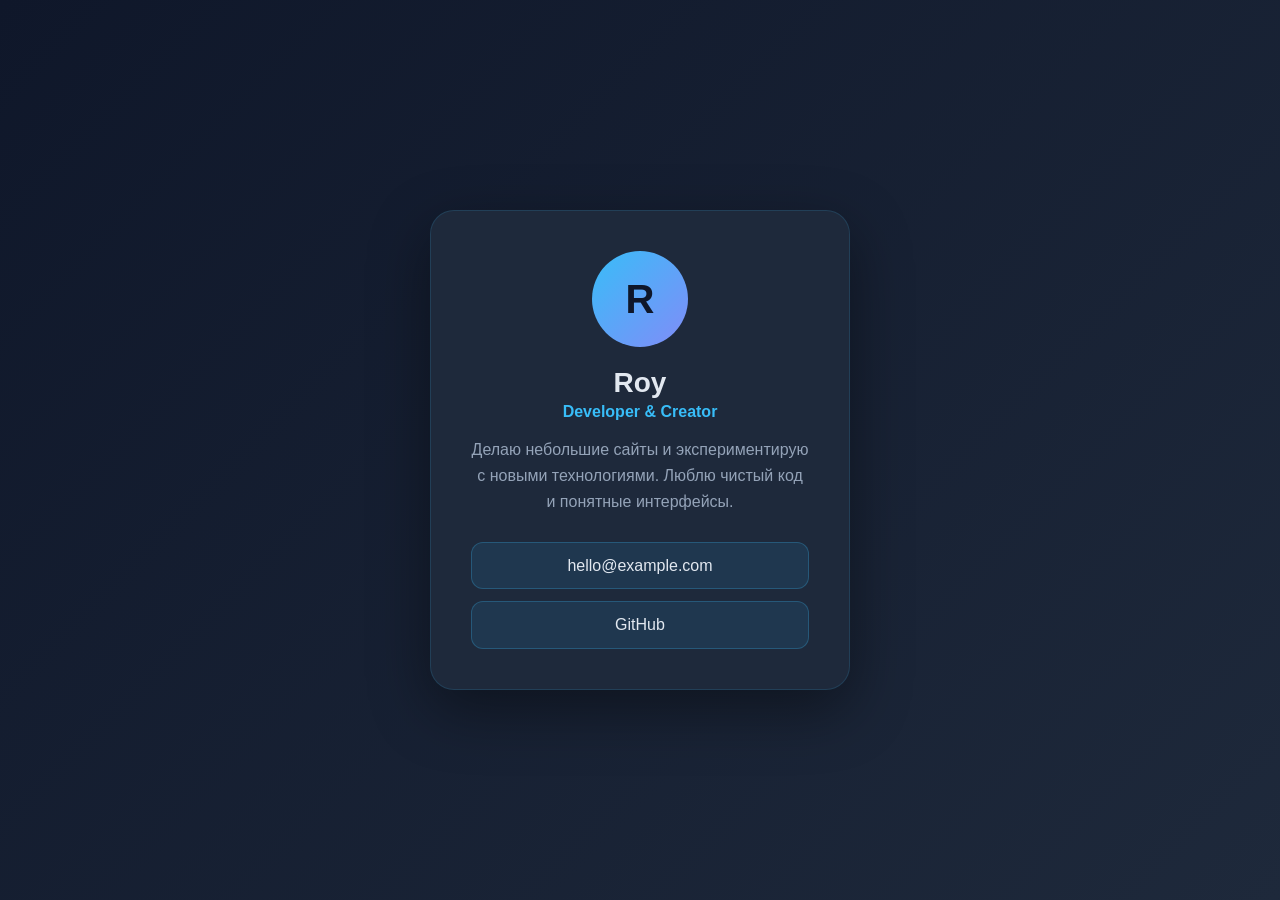
==== index.html @ 96074086 "Initial commit: static business card site" ====
<!DOCTYPE html>
<html lang="ru">
<head>
  <meta charset="UTF-8">
  <meta name="viewport" content="width=device-width, initial-scale=1.0">
  <title>Roy — Business Card</title>
  <style>
    :root {
      --bg: #0f172a;
      --card: #1e293b;
      --accent: #38bdf8;
      --text: #e2e8f0;
      --muted: #94a3b8;
    }
    * { box-sizing: border-box; margin: 0; padding: 0; }
    body {
      font-family: -apple-system, BlinkMacSystemFont, 'Segoe UI', Roboto, sans-serif;
      background: linear-gradient(135deg, #0f172a 0%, #1e293b 100%);
      color: var(--text);
      min-height: 100vh;
      display: flex;
      align-items: center;
      justify-content: center;
      padding: 1.5rem;
    }
    .card {
      background: var(--card);
      border-radius: 1.5rem;
      padding: 2.5rem;
      max-width: 420px;
      width: 100%;
      box-shadow: 0 20px 60px rgba(0,0,0,0.4);
      text-align: center;
      border: 1px solid rgba(56,189,248,0.15);
    }
    .avatar {
      width: 96px;
      height: 96px;
      border-radius: 50%;
      background: linear-gradient(135deg, var(--accent), #818cf8);
      margin: 0 auto 1.25rem;
      display: flex;
      align-items: center;
      justify-content: center;
      font-size: 2.5rem;
      font-weight: 700;
      color: #0f172a;
    }
    h1 { font-size: 1.75rem; margin-bottom: 0.25rem; }
    .role { color: var(--accent); font-weight: 600; margin-bottom: 1rem; }
    .bio { color: var(--muted); line-height: 1.6; margin-bottom: 1.75rem; }
    .contacts { display: flex; flex-direction: column; gap: 0.75rem; }
    .contacts a {
      display: block;
      padding: 0.85rem 1.25rem;
      background: rgba(56,189,248,0.1);
      border: 1px solid rgba(56,189,248,0.25);
      border-radius: 0.75rem;
      color: var(--text);
      text-decoration: none;
      transition: all 0.2s ease;
    }
    .contacts a:hover {
      background: rgba(56,189,248,0.2);
      transform: translateY(-2px);
    }
  </style>
</head>
<body>
  <div class="card">
    <div class="avatar">R</div>
    <h1>Roy</h1>
    <p class="role">Developer &amp; Creator</p>
    <p class="bio">Делаю небольшие сайты и экспериментирую с новыми технологиями. Люблю чистый код и понятные интерфейсы.</p>
    <div class="contacts">
      <a href="mailto:hello@example.com">hello@example.com</a>
      <a href="https://github.com/jagorun" target="_blank" rel="noopener">GitHub</a>
    </div>
  </div>
</body>
</html>
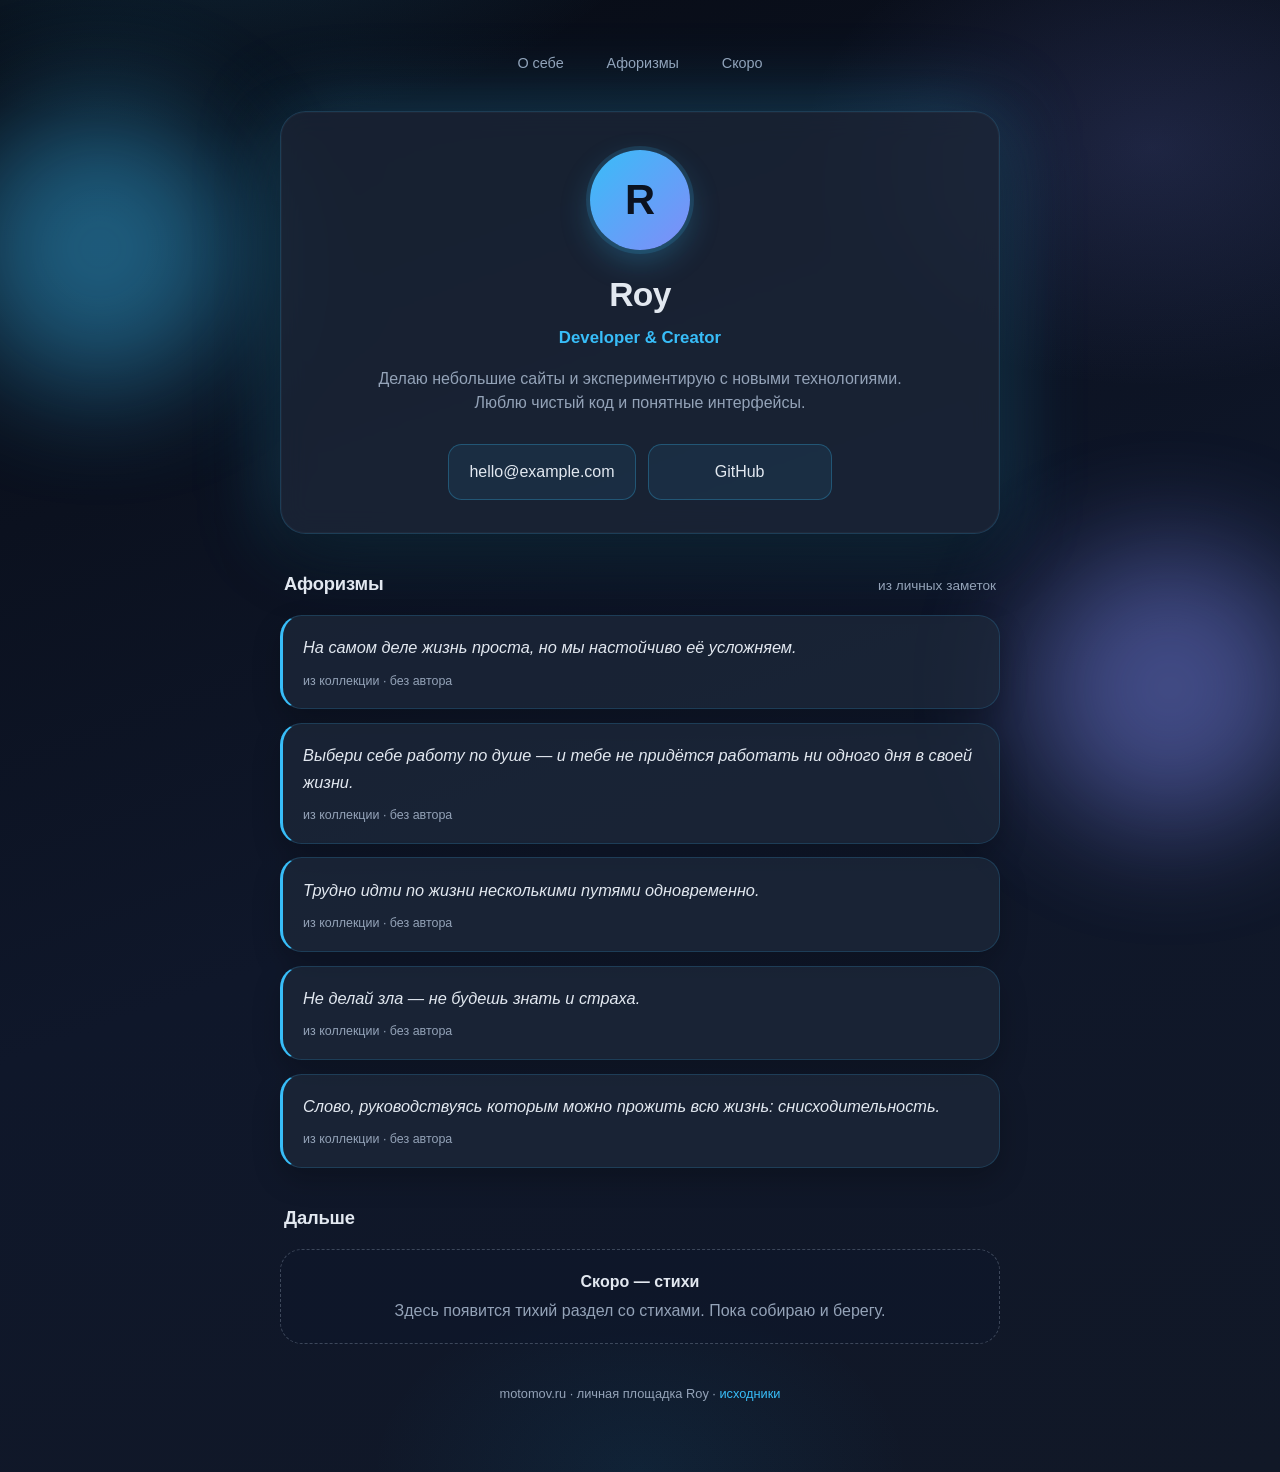
==== commit 1e5a5787: "Polish motomov card: glow, motion, aphorisms section Static single page: richer dark UI, CSS-only an" ====
--- a/index.html
+++ b/index.html
@@ -3,79 +3,358 @@
 <head>
   <meta charset="UTF-8">
   <meta name="viewport" content="width=device-width, initial-scale=1.0">
-  <title>Roy — Business Card</title>
+  <title>Moto — Roy · motomov.ru</title>
+  <meta name="description" content="Личная площадка Roy: разработчик и создатель. Афоризмы, скоро — стихи.">
+  <meta name="theme-color" content="#0b1220">
+  <meta property="og:title" content="Moto — Roy">
+  <meta property="og:description" content="Developer & Creator. Чистый код, понятные интерфейсы, короткие мысли.">
+  <meta property="og:type" content="website">
+  <meta property="og:url" content="https://www.motomov.ru/">
+  <link rel="canonical" href="https://www.motomov.ru/">
   <style>
     :root {
-      --bg: #0f172a;
-      --card: #1e293b;
+      --bg0: #070b14;
+      --bg1: #0f172a;
+      --card: rgba(30, 41, 59, 0.72);
+      --card-solid: #1e293b;
       --accent: #38bdf8;
+      --accent2: #818cf8;
+      --glow: rgba(56, 189, 248, 0.35);
       --text: #e2e8f0;
       --muted: #94a3b8;
-    }
+      --line: rgba(56, 189, 248, 0.18);
+      --radius: 1.35rem;
+    }
+
     * { box-sizing: border-box; margin: 0; padding: 0; }
+
+    html { scroll-behavior: smooth; }
+
     body {
-      font-family: -apple-system, BlinkMacSystemFont, 'Segoe UI', Roboto, sans-serif;
-      background: linear-gradient(135deg, #0f172a 0%, #1e293b 100%);
+      font-family: -apple-system, BlinkMacSystemFont, "Segoe UI", Roboto, "Helvetica Neue", Arial, sans-serif;
       color: var(--text);
       min-height: 100vh;
+      background:
+        radial-gradient(900px 500px at 15% -10%, rgba(56, 189, 248, 0.18), transparent 55%),
+        radial-gradient(700px 480px at 90% 10%, rgba(129, 140, 248, 0.16), transparent 50%),
+        radial-gradient(600px 400px at 50% 100%, rgba(14, 165, 233, 0.08), transparent 45%),
+        linear-gradient(160deg, var(--bg0), var(--bg1) 55%, #111827);
+      padding: 1.25rem;
+      line-height: 1.55;
+    }
+
+    .bg-orb {
+      position: fixed;
+      inset: auto;
+      width: 280px;
+      height: 280px;
+      border-radius: 50%;
+      filter: blur(60px);
+      opacity: 0.45;
+      pointer-events: none;
+      z-index: 0;
+      animation: drift 14s ease-in-out infinite alternate;
+    }
+    .bg-orb.a { top: 12%; left: -40px; background: #38bdf8; }
+    .bg-orb.b { bottom: 8%; right: -30px; background: #818cf8; animation-delay: -4s; }
+
+    @keyframes drift {
+      from { transform: translate(0, 0) scale(1); }
+      to { transform: translate(24px, -18px) scale(1.08); }
+    }
+
+    .wrap {
+      position: relative;
+      z-index: 1;
+      max-width: 720px;
+      margin: 0 auto;
+      padding: 1.5rem 0 3rem;
+    }
+
+    .nav {
       display: flex;
-      align-items: center;
       justify-content: center;
-      padding: 1.5rem;
-    }
-    .card {
+      gap: 0.75rem;
+      flex-wrap: wrap;
+      margin-bottom: 1.75rem;
+      opacity: 0;
+      animation: rise 0.7s ease 0.05s forwards;
+    }
+    .nav a {
+      color: var(--muted);
+      text-decoration: none;
+      font-size: 0.9rem;
+      padding: 0.45rem 0.9rem;
+      border-radius: 999px;
+      border: 1px solid transparent;
+      transition: color 0.2s, border-color 0.2s, background 0.2s;
+    }
+    .nav a:hover,
+    .nav a:focus-visible {
+      color: var(--text);
+      border-color: var(--line);
+      background: rgba(56, 189, 248, 0.08);
+      outline: none;
+    }
+
+    .hero {
       background: var(--card);
-      border-radius: 1.5rem;
-      padding: 2.5rem;
-      max-width: 420px;
-      width: 100%;
-      box-shadow: 0 20px 60px rgba(0,0,0,0.4);
+      backdrop-filter: blur(14px);
+      -webkit-backdrop-filter: blur(14px);
+      border-radius: calc(var(--radius) + 0.25rem);
+      padding: 2.4rem 2rem 2.1rem;
       text-align: center;
-      border: 1px solid rgba(56,189,248,0.15);
-    }
+      border: 1px solid var(--line);
+      box-shadow:
+        0 24px 60px rgba(0, 0, 0, 0.45),
+        0 0 0 1px rgba(255, 255, 255, 0.03) inset,
+        0 0 80px var(--glow);
+      opacity: 0;
+      animation: rise 0.75s ease 0.12s forwards;
+    }
+
     .avatar {
-      width: 96px;
-      height: 96px;
+      width: 100px;
+      height: 100px;
       border-radius: 50%;
-      background: linear-gradient(135deg, var(--accent), #818cf8);
-      margin: 0 auto 1.25rem;
+      margin: 0 auto 1.2rem;
+      display: grid;
+      place-items: center;
+      font-size: 2.6rem;
+      font-weight: 700;
+      color: #0b1220;
+      background: linear-gradient(135deg, var(--accent), var(--accent2));
+      box-shadow: 0 0 0 4px rgba(56, 189, 248, 0.15), 0 12px 30px rgba(56, 189, 248, 0.25);
+      animation: pulse 4.5s ease-in-out infinite;
+    }
+
+    @keyframes pulse {
+      0%, 100% { box-shadow: 0 0 0 4px rgba(56, 189, 248, 0.15), 0 12px 30px rgba(56, 189, 248, 0.25); }
+      50% { box-shadow: 0 0 0 7px rgba(56, 189, 248, 0.1), 0 14px 36px rgba(129, 140, 248, 0.35); }
+    }
+
+    h1 {
+      font-size: clamp(1.75rem, 4vw, 2.1rem);
+      letter-spacing: -0.02em;
+      margin-bottom: 0.2rem;
+    }
+
+    .role {
+      color: var(--accent);
+      font-weight: 600;
+      margin-bottom: 1rem;
+      font-size: 1.05rem;
+    }
+
+    .bio {
+      color: var(--muted);
+      max-width: 34rem;
+      margin: 0 auto 1.75rem;
+    }
+
+    .contacts {
       display: flex;
-      align-items: center;
-      justify-content: center;
-      font-size: 2.5rem;
-      font-weight: 700;
-      color: #0f172a;
-    }
-    h1 { font-size: 1.75rem; margin-bottom: 0.25rem; }
-    .role { color: var(--accent); font-weight: 600; margin-bottom: 1rem; }
-    .bio { color: var(--muted); line-height: 1.6; margin-bottom: 1.75rem; }
-    .contacts { display: flex; flex-direction: column; gap: 0.75rem; }
+      flex-direction: column;
+      gap: 0.75rem;
+      max-width: 22rem;
+      margin: 0 auto;
+    }
+
     .contacts a {
       display: block;
-      padding: 0.85rem 1.25rem;
-      background: rgba(56,189,248,0.1);
-      border: 1px solid rgba(56,189,248,0.25);
-      border-radius: 0.75rem;
+      padding: 0.9rem 1.25rem;
+      background: rgba(56, 189, 248, 0.08);
+      border: 1px solid rgba(56, 189, 248, 0.28);
+      border-radius: 0.85rem;
       color: var(--text);
       text-decoration: none;
-      transition: all 0.2s ease;
+      transition: transform 0.2s ease, background 0.2s ease, border-color 0.2s ease, box-shadow 0.2s ease;
     }
     .contacts a:hover {
-      background: rgba(56,189,248,0.2);
+      background: rgba(56, 189, 248, 0.16);
+      border-color: rgba(56, 189, 248, 0.45);
       transform: translateY(-2px);
+      box-shadow: 0 10px 24px rgba(0, 0, 0, 0.25);
+    }
+    .contacts a:focus-visible {
+      outline: 2px solid var(--accent);
+      outline-offset: 2px;
+    }
+
+    section {
+      margin-top: 2.25rem;
+      opacity: 0;
+      animation: rise 0.75s ease forwards;
+    }
+    #aphorisms { animation-delay: 0.28s; }
+    #soon { animation-delay: 0.4s; }
+
+    .section-head {
+      display: flex;
+      align-items: baseline;
+      justify-content: space-between;
+      gap: 1rem;
+      margin-bottom: 1rem;
+      padding: 0 0.25rem;
+    }
+    .section-head h2 {
+      font-size: 1.15rem;
+      font-weight: 650;
+      letter-spacing: -0.01em;
+    }
+    .section-head span {
+      color: var(--muted);
+      font-size: 0.85rem;
+    }
+
+    .quotes {
+      display: grid;
+      gap: 0.85rem;
+    }
+
+    blockquote.quote {
+      margin: 0;
+      padding: 1.15rem 1.25rem 1.1rem;
+      background: var(--card);
+      backdrop-filter: blur(10px);
+      -webkit-backdrop-filter: blur(10px);
+      border: 1px solid var(--line);
+      border-radius: var(--radius);
+      border-left: 3px solid var(--accent);
+      box-shadow: 0 12px 28px rgba(0, 0, 0, 0.22);
+      transition: transform 0.2s ease, border-color 0.2s ease, box-shadow 0.2s ease;
+    }
+    blockquote.quote:hover {
+      transform: translateY(-2px);
+      border-color: rgba(56, 189, 248, 0.35);
+      box-shadow: 0 16px 34px rgba(0, 0, 0, 0.3), 0 0 28px rgba(56, 189, 248, 0.08);
+    }
+    blockquote.quote p {
+      font-size: 1.02rem;
+      font-style: italic;
+      color: var(--text);
+      line-height: 1.6;
+    }
+    blockquote.quote footer {
+      margin-top: 0.7rem;
+      color: var(--muted);
+      font-size: 0.78rem;
+      font-style: normal;
+    }
+
+    .teaser {
+      padding: 1.25rem 1.35rem;
+      border-radius: var(--radius);
+      border: 1px dashed rgba(148, 163, 184, 0.35);
+      background: rgba(15, 23, 42, 0.45);
+      color: var(--muted);
+      text-align: center;
+    }
+    .teaser strong {
+      display: block;
+      color: var(--text);
+      font-weight: 600;
+      margin-bottom: 0.25rem;
+    }
+
+    footer.site {
+      margin-top: 2.5rem;
+      text-align: center;
+      color: var(--muted);
+      font-size: 0.8rem;
+      opacity: 0;
+      animation: rise 0.7s ease 0.5s forwards;
+    }
+    footer.site a {
+      color: var(--accent);
+      text-decoration: none;
+    }
+    footer.site a:hover { text-decoration: underline; }
+
+    @keyframes rise {
+      from { opacity: 0; transform: translateY(14px); }
+      to { opacity: 1; transform: translateY(0); }
+    }
+
+    @media (prefers-reduced-motion: reduce) {
+      *, *::before, *::after {
+        animation: none !important;
+        transition: none !important;
+      }
+      .nav, .hero, section, footer.site { opacity: 1; }
+    }
+
+    @media (min-width: 640px) {
+      .contacts { flex-direction: row; max-width: none; justify-content: center; }
+      .contacts a { min-width: 11.5rem; }
+      .quotes { grid-template-columns: 1fr; }
     }
   </style>
 </head>
 <body>
-  <div class="card">
-    <div class="avatar">R</div>
-    <h1>Roy</h1>
-    <p class="role">Developer &amp; Creator</p>
-    <p class="bio">Делаю небольшие сайты и экспериментирую с новыми технологиями. Люблю чистый код и понятные интерфейсы.</p>
-    <div class="contacts">
-      <a href="mailto:hello@example.com">hello@example.com</a>
-      <a href="https://github.com/jagorun" target="_blank" rel="noopener">GitHub</a>
-    </div>
+  <div class="bg-orb a" aria-hidden="true"></div>
+  <div class="bg-orb b" aria-hidden="true"></div>
+
+  <div class="wrap">
+    <nav class="nav" aria-label="Разделы">
+      <a href="#about">О себе</a>
+      <a href="#aphorisms">Афоризмы</a>
+      <a href="#soon">Скоро</a>
+    </nav>
+
+    <header class="hero" id="about">
+      <div class="avatar" aria-hidden="true">R</div>
+      <h1>Roy</h1>
+      <p class="role">Developer &amp; Creator</p>
+      <p class="bio">Делаю небольшие сайты и экспериментирую с новыми технологиями. Люблю чистый код и понятные интерфейсы.</p>
+      <div class="contacts">
+        <a href="mailto:hello@example.com">hello@example.com</a>
+        <a href="https://github.com/jagorun" target="_blank" rel="noopener noreferrer">GitHub</a>
+      </div>
+    </header>
+
+    <section id="aphorisms" aria-labelledby="aphorisms-title">
+      <div class="section-head">
+        <h2 id="aphorisms-title">Афоризмы</h2>
+        <span>из личных заметок</span>
+      </div>
+      <div class="quotes">
+        <blockquote class="quote">
+          <p>На самом деле жизнь проста, но мы настойчиво её усложняем.</p>
+          <footer>из коллекции · без автора</footer>
+        </blockquote>
+        <blockquote class="quote">
+          <p>Выбери себе работу по душе — и тебе не придётся работать ни одного дня в своей жизни.</p>
+          <footer>из коллекции · без автора</footer>
+        </blockquote>
+        <blockquote class="quote">
+          <p>Трудно идти по жизни несколькими путями одновременно.</p>
+          <footer>из коллекции · без автора</footer>
+        </blockquote>
+        <blockquote class="quote">
+          <p>Не делай зла — не будешь знать и страха.</p>
+          <footer>из коллекции · без автора</footer>
+        </blockquote>
+        <blockquote class="quote">
+          <p>Слово, руководствуясь которым можно прожить всю жизнь: снисходительность.</p>
+          <footer>из коллекции · без автора</footer>
+        </blockquote>
+      </div>
+    </section>
+
+    <section id="soon" aria-labelledby="soon-title">
+      <div class="section-head">
+        <h2 id="soon-title">Дальше</h2>
+      </div>
+      <div class="teaser">
+        <strong>Скоро — стихи</strong>
+        Здесь появится тихий раздел со стихами. Пока собираю и берегу.
+      </div>
+    </section>
+
+    <footer class="site">
+      <p>motomov.ru · личная площадка Roy · <a href="https://github.com/jagorun/roy-business-card">исходники</a></p>
+    </footer>
   </div>
 </body>
-</html>+</html>
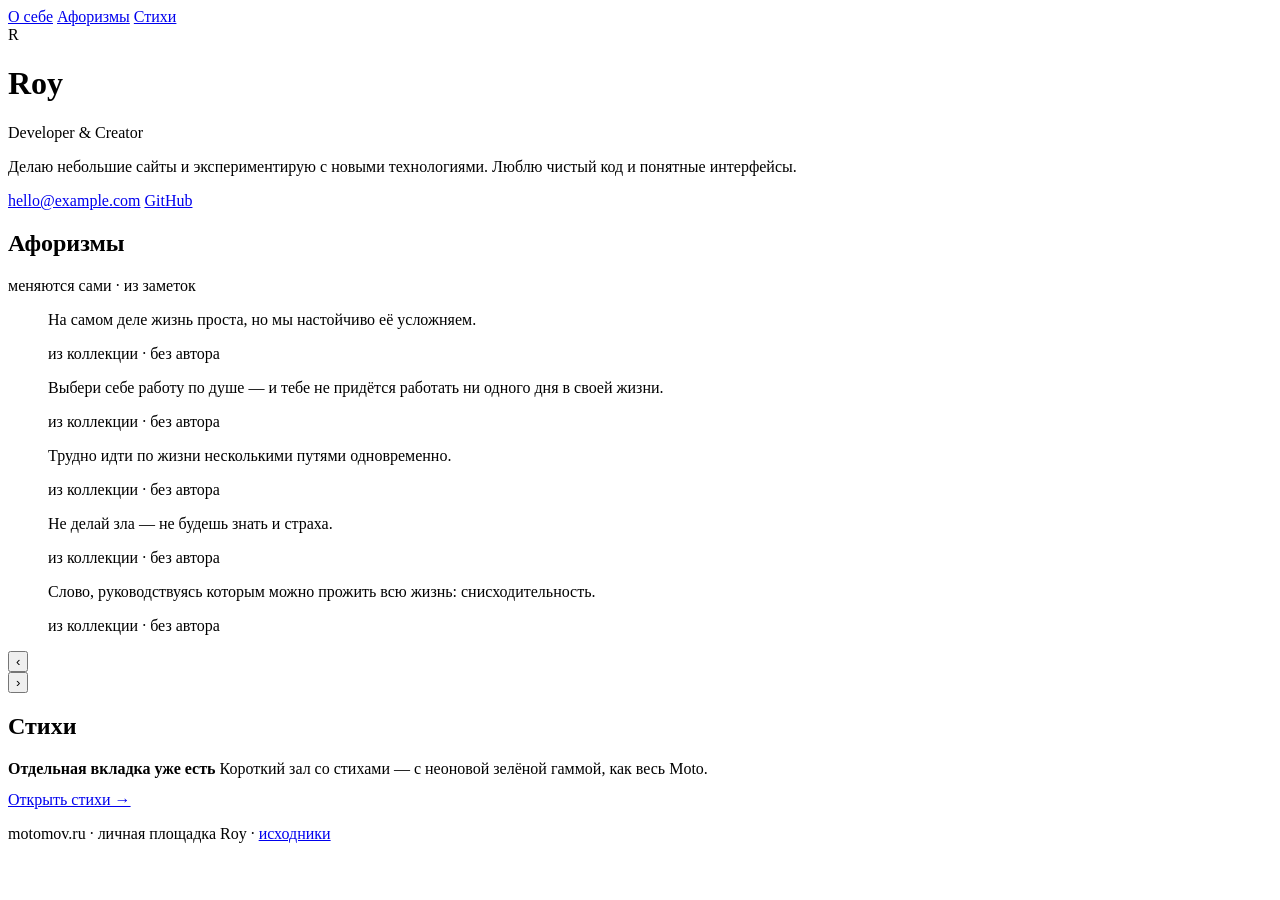
==== commit adaa9665: "feat: neon Motomov theme + aphorism carousel" ====
--- a/index.html
+++ b/index.html
@@ -4,292 +4,14 @@
   <meta charset="UTF-8">
   <meta name="viewport" content="width=device-width, initial-scale=1.0">
   <title>Moto — Roy · motomov.ru</title>
-  <meta name="description" content="Личная площадка Roy: разработчик и создатель. Афоризмы, скоро — стихи.">
-  <meta name="theme-color" content="#0b1220">
+  <meta name="description" content="Личная площадка Roy: разработчик и создатель. Афоризмы и стихи.">
+  <meta name="theme-color" content="#0a0c0f">
   <meta property="og:title" content="Moto — Roy">
-  <meta property="og:description" content="Developer & Creator. Чистый код, понятные интерфейсы, короткие мысли.">
+  <meta property="og:description" content="Developer & Creator. Чистый код, короткие мысли, стихи.">
   <meta property="og:type" content="website">
   <meta property="og:url" content="https://www.motomov.ru/">
   <link rel="canonical" href="https://www.motomov.ru/">
-  <style>
-    :root {
-      --bg0: #070b14;
-      --bg1: #0f172a;
-      --card: rgba(30, 41, 59, 0.72);
-      --card-solid: #1e293b;
-      --accent: #38bdf8;
-      --accent2: #818cf8;
-      --glow: rgba(56, 189, 248, 0.35);
-      --text: #e2e8f0;
-      --muted: #94a3b8;
-      --line: rgba(56, 189, 248, 0.18);
-      --radius: 1.35rem;
-    }
-
-    * { box-sizing: border-box; margin: 0; padding: 0; }
-
-    html { scroll-behavior: smooth; }
-
-    body {
-      font-family: -apple-system, BlinkMacSystemFont, "Segoe UI", Roboto, "Helvetica Neue", Arial, sans-serif;
-      color: var(--text);
-      min-height: 100vh;
-      background:
-        radial-gradient(900px 500px at 15% -10%, rgba(56, 189, 248, 0.18), transparent 55%),
-        radial-gradient(700px 480px at 90% 10%, rgba(129, 140, 248, 0.16), transparent 50%),
-        radial-gradient(600px 400px at 50% 100%, rgba(14, 165, 233, 0.08), transparent 45%),
-        linear-gradient(160deg, var(--bg0), var(--bg1) 55%, #111827);
-      padding: 1.25rem;
-      line-height: 1.55;
-    }
-
-    .bg-orb {
-      position: fixed;
-      inset: auto;
-      width: 280px;
-      height: 280px;
-      border-radius: 50%;
-      filter: blur(60px);
-      opacity: 0.45;
-      pointer-events: none;
-      z-index: 0;
-      animation: drift 14s ease-in-out infinite alternate;
-    }
-    .bg-orb.a { top: 12%; left: -40px; background: #38bdf8; }
-    .bg-orb.b { bottom: 8%; right: -30px; background: #818cf8; animation-delay: -4s; }
-
-    @keyframes drift {
-      from { transform: translate(0, 0) scale(1); }
-      to { transform: translate(24px, -18px) scale(1.08); }
-    }
-
-    .wrap {
-      position: relative;
-      z-index: 1;
-      max-width: 720px;
-      margin: 0 auto;
-      padding: 1.5rem 0 3rem;
-    }
-
-    .nav {
-      display: flex;
-      justify-content: center;
-      gap: 0.75rem;
-      flex-wrap: wrap;
-      margin-bottom: 1.75rem;
-      opacity: 0;
-      animation: rise 0.7s ease 0.05s forwards;
-    }
-    .nav a {
-      color: var(--muted);
-      text-decoration: none;
-      font-size: 0.9rem;
-      padding: 0.45rem 0.9rem;
-      border-radius: 999px;
-      border: 1px solid transparent;
-      transition: color 0.2s, border-color 0.2s, background 0.2s;
-    }
-    .nav a:hover,
-    .nav a:focus-visible {
-      color: var(--text);
-      border-color: var(--line);
-      background: rgba(56, 189, 248, 0.08);
-      outline: none;
-    }
-
-    .hero {
-      background: var(--card);
-      backdrop-filter: blur(14px);
-      -webkit-backdrop-filter: blur(14px);
-      border-radius: calc(var(--radius) + 0.25rem);
-      padding: 2.4rem 2rem 2.1rem;
-      text-align: center;
-      border: 1px solid var(--line);
-      box-shadow:
-        0 24px 60px rgba(0, 0, 0, 0.45),
-        0 0 0 1px rgba(255, 255, 255, 0.03) inset,
-        0 0 80px var(--glow);
-      opacity: 0;
-      animation: rise 0.75s ease 0.12s forwards;
-    }
-
-    .avatar {
-      width: 100px;
-      height: 100px;
-      border-radius: 50%;
-      margin: 0 auto 1.2rem;
-      display: grid;
-      place-items: center;
-      font-size: 2.6rem;
-      font-weight: 700;
-      color: #0b1220;
-      background: linear-gradient(135deg, var(--accent), var(--accent2));
-      box-shadow: 0 0 0 4px rgba(56, 189, 248, 0.15), 0 12px 30px rgba(56, 189, 248, 0.25);
-      animation: pulse 4.5s ease-in-out infinite;
-    }
-
-    @keyframes pulse {
-      0%, 100% { box-shadow: 0 0 0 4px rgba(56, 189, 248, 0.15), 0 12px 30px rgba(56, 189, 248, 0.25); }
-      50% { box-shadow: 0 0 0 7px rgba(56, 189, 248, 0.1), 0 14px 36px rgba(129, 140, 248, 0.35); }
-    }
-
-    h1 {
-      font-size: clamp(1.75rem, 4vw, 2.1rem);
-      letter-spacing: -0.02em;
-      margin-bottom: 0.2rem;
-    }
-
-    .role {
-      color: var(--accent);
-      font-weight: 600;
-      margin-bottom: 1rem;
-      font-size: 1.05rem;
-    }
-
-    .bio {
-      color: var(--muted);
-      max-width: 34rem;
-      margin: 0 auto 1.75rem;
-    }
-
-    .contacts {
-      display: flex;
-      flex-direction: column;
-      gap: 0.75rem;
-      max-width: 22rem;
-      margin: 0 auto;
-    }
-
-    .contacts a {
-      display: block;
-      padding: 0.9rem 1.25rem;
-      background: rgba(56, 189, 248, 0.08);
-      border: 1px solid rgba(56, 189, 248, 0.28);
-      border-radius: 0.85rem;
-      color: var(--text);
-      text-decoration: none;
-      transition: transform 0.2s ease, background 0.2s ease, border-color 0.2s ease, box-shadow 0.2s ease;
-    }
-    .contacts a:hover {
-      background: rgba(56, 189, 248, 0.16);
-      border-color: rgba(56, 189, 248, 0.45);
-      transform: translateY(-2px);
-      box-shadow: 0 10px 24px rgba(0, 0, 0, 0.25);
-    }
-    .contacts a:focus-visible {
-      outline: 2px solid var(--accent);
-      outline-offset: 2px;
-    }
-
-    section {
-      margin-top: 2.25rem;
-      opacity: 0;
-      animation: rise 0.75s ease forwards;
-    }
-    #aphorisms { animation-delay: 0.28s; }
-    #soon { animation-delay: 0.4s; }
-
-    .section-head {
-      display: flex;
-      align-items: baseline;
-      justify-content: space-between;
-      gap: 1rem;
-      margin-bottom: 1rem;
-      padding: 0 0.25rem;
-    }
-    .section-head h2 {
-      font-size: 1.15rem;
-      font-weight: 650;
-      letter-spacing: -0.01em;
-    }
-    .section-head span {
-      color: var(--muted);
-      font-size: 0.85rem;
-    }
-
-    .quotes {
-      display: grid;
-      gap: 0.85rem;
-    }
-
-    blockquote.quote {
-      margin: 0;
-      padding: 1.15rem 1.25rem 1.1rem;
-      background: var(--card);
-      backdrop-filter: blur(10px);
-      -webkit-backdrop-filter: blur(10px);
-      border: 1px solid var(--line);
-      border-radius: var(--radius);
-      border-left: 3px solid var(--accent);
-      box-shadow: 0 12px 28px rgba(0, 0, 0, 0.22);
-      transition: transform 0.2s ease, border-color 0.2s ease, box-shadow 0.2s ease;
-    }
-    blockquote.quote:hover {
-      transform: translateY(-2px);
-      border-color: rgba(56, 189, 248, 0.35);
-      box-shadow: 0 16px 34px rgba(0, 0, 0, 0.3), 0 0 28px rgba(56, 189, 248, 0.08);
-    }
-    blockquote.quote p {
-      font-size: 1.02rem;
-      font-style: italic;
-      color: var(--text);
-      line-height: 1.6;
-    }
-    blockquote.quote footer {
-      margin-top: 0.7rem;
-      color: var(--muted);
-      font-size: 0.78rem;
-      font-style: normal;
-    }
-
-    .teaser {
-      padding: 1.25rem 1.35rem;
-      border-radius: var(--radius);
-      border: 1px dashed rgba(148, 163, 184, 0.35);
-      background: rgba(15, 23, 42, 0.45);
-      color: var(--muted);
-      text-align: center;
-    }
-    .teaser strong {
-      display: block;
-      color: var(--text);
-      font-weight: 600;
-      margin-bottom: 0.25rem;
-    }
-
-    footer.site {
-      margin-top: 2.5rem;
-      text-align: center;
-      color: var(--muted);
-      font-size: 0.8rem;
-      opacity: 0;
-      animation: rise 0.7s ease 0.5s forwards;
-    }
-    footer.site a {
-      color: var(--accent);
-      text-decoration: none;
-    }
-    footer.site a:hover { text-decoration: underline; }
-
-    @keyframes rise {
-      from { opacity: 0; transform: translateY(14px); }
-      to { opacity: 1; transform: translateY(0); }
-    }
-
-    @media (prefers-reduced-motion: reduce) {
-      *, *::before, *::after {
-        animation: none !important;
-        transition: none !important;
-      }
-      .nav, .hero, section, footer.site { opacity: 1; }
-    }
-
-    @media (min-width: 640px) {
-      .contacts { flex-direction: row; max-width: none; justify-content: center; }
-      .contacts a { min-width: 11.5rem; }
-      .quotes { grid-template-columns: 1fr; }
-    }
-  </style>
+  <link rel="stylesheet" href="styles.css">
 </head>
 <body>
   <div class="bg-orb a" aria-hidden="true"></div>
@@ -297,9 +19,9 @@
 
   <div class="wrap">
     <nav class="nav" aria-label="Разделы">
-      <a href="#about">О себе</a>
-      <a href="#aphorisms">Афоризмы</a>
-      <a href="#soon">Скоро</a>
+      <a class="active" href="index.html" aria-current="page">О себе</a>
+      <a href="index.html#aphorisms">Афоризмы</a>
+      <a href="poems.html">Стихи</a>
     </nav>
 
     <header class="hero" id="about">
@@ -316,39 +38,58 @@
     <section id="aphorisms" aria-labelledby="aphorisms-title">
       <div class="section-head">
         <h2 id="aphorisms-title">Афоризмы</h2>
-        <span>из личных заметок</span>
+        <span>меняются сами · из заметок</span>
       </div>
-      <div class="quotes">
-        <blockquote class="quote">
-          <p>На самом деле жизнь проста, но мы настойчиво её усложняем.</p>
-          <footer>из коллекции · без автора</footer>
-        </blockquote>
-        <blockquote class="quote">
-          <p>Выбери себе работу по душе — и тебе не придётся работать ни одного дня в своей жизни.</p>
-          <footer>из коллекции · без автора</footer>
-        </blockquote>
-        <blockquote class="quote">
-          <p>Трудно идти по жизни несколькими путями одновременно.</p>
-          <footer>из коллекции · без автора</footer>
-        </blockquote>
-        <blockquote class="quote">
-          <p>Не делай зла — не будешь знать и страха.</p>
-          <footer>из коллекции · без автора</footer>
-        </blockquote>
-        <blockquote class="quote">
-          <p>Слово, руководствуясь которым можно прожить всю жизнь: снисходительность.</p>
-          <footer>из коллекции · без автора</footer>
-        </blockquote>
+
+      <div class="carousel" data-carousel aria-live="polite">
+        <div class="carousel-track">
+          <div class="carousel-item is-active" data-carousel-item>
+            <blockquote>
+              <p>На самом деле жизнь проста, но мы настойчиво её усложняем.</p>
+              <footer>из коллекции · без автора</footer>
+            </blockquote>
+          </div>
+          <div class="carousel-item" data-carousel-item>
+            <blockquote>
+              <p>Выбери себе работу по душе — и тебе не придётся работать ни одного дня в своей жизни.</p>
+              <footer>из коллекции · без автора</footer>
+            </blockquote>
+          </div>
+          <div class="carousel-item" data-carousel-item>
+            <blockquote>
+              <p>Трудно идти по жизни несколькими путями одновременно.</p>
+              <footer>из коллекции · без автора</footer>
+            </blockquote>
+          </div>
+          <div class="carousel-item" data-carousel-item>
+            <blockquote>
+              <p>Не делай зла — не будешь знать и страха.</p>
+              <footer>из коллекции · без автора</footer>
+            </blockquote>
+          </div>
+          <div class="carousel-item" data-carousel-item>
+            <blockquote>
+              <p>Слово, руководствуясь которым можно прожить всю жизнь: снисходительность.</p>
+              <footer>из коллекции · без автора</footer>
+            </blockquote>
+          </div>
+        </div>
+        <div class="carousel-controls">
+          <button type="button" class="carousel-btn" data-carousel-prev aria-label="Предыдущий афоризм">‹</button>
+          <div class="dots" data-carousel-dots></div>
+          <button type="button" class="carousel-btn" data-carousel-next aria-label="Следующий афоризм">›</button>
+        </div>
       </div>
     </section>
 
-    <section id="soon" aria-labelledby="soon-title">
+    <section id="poems-preview" aria-labelledby="poems-preview-title">
       <div class="section-head">
-        <h2 id="soon-title">Дальше</h2>
+        <h2 id="poems-preview-title">Стихи</h2>
       </div>
       <div class="teaser">
-        <strong>Скоро — стихи</strong>
-        Здесь появится тихий раздел со стихами. Пока собираю и берегу.
+        <strong>Отдельная вкладка уже есть</strong>
+        Короткий зал со стихами — с неоновой зелёной гаммой, как весь Moto.
+        <div style="margin-top:0.85rem"><a href="poems.html">Открыть стихи →</a></div>
       </div>
     </section>
 
@@ -356,5 +97,7 @@
       <p>motomov.ru · личная площадка Roy · <a href="https://github.com/jagorun/roy-business-card">исходники</a></p>
     </footer>
   </div>
+
+  <script src="app.js" defer></script>
 </body>
 </html>
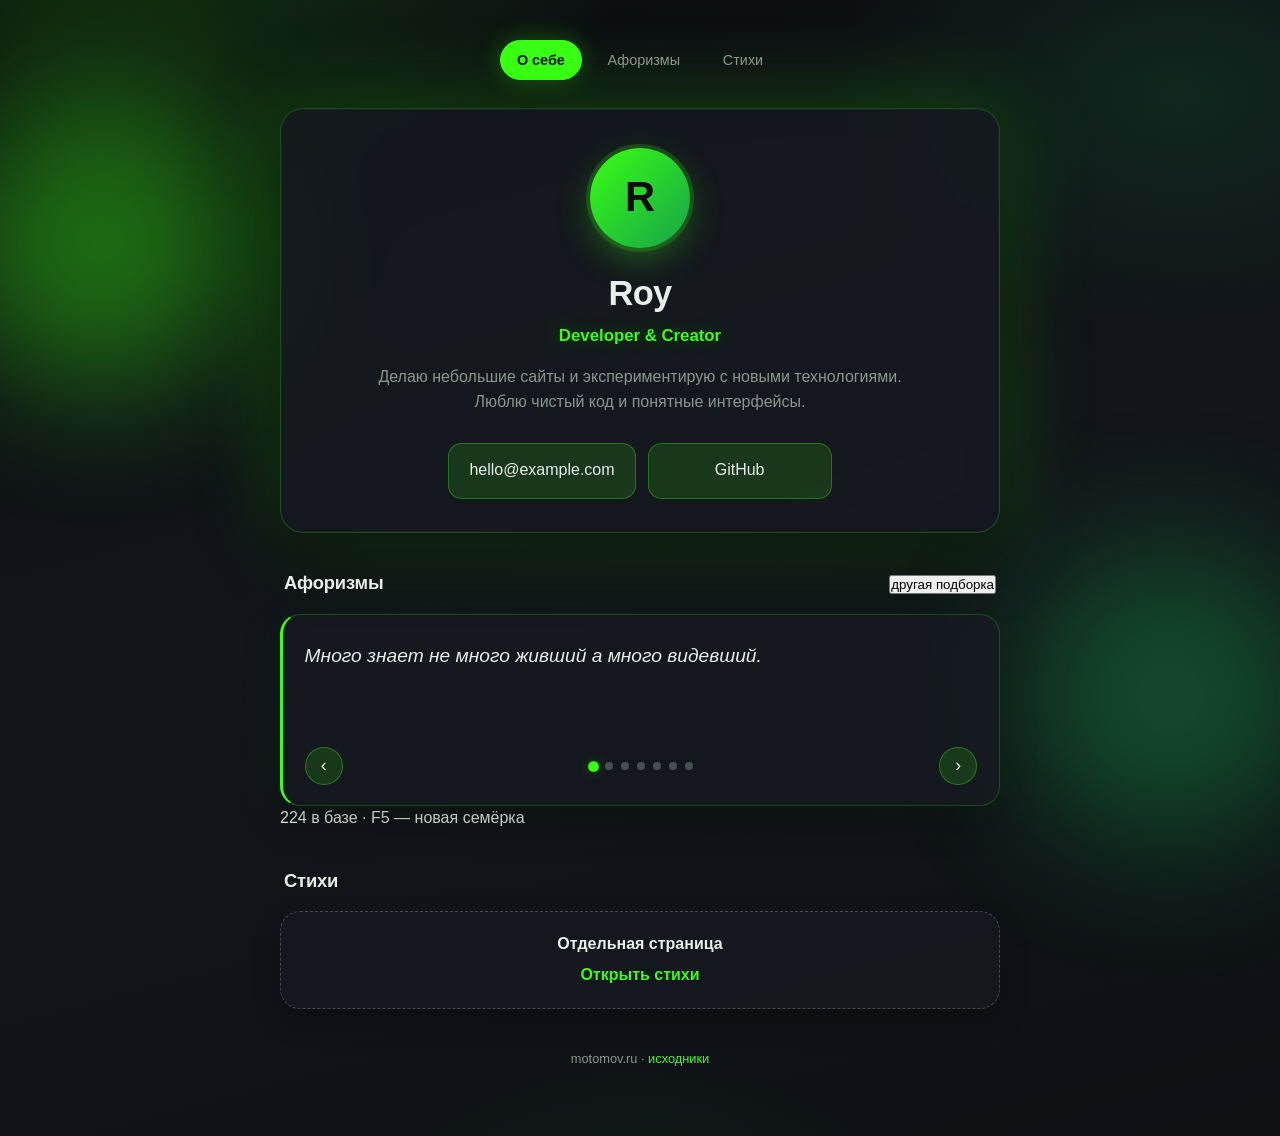
==== commit 103072bd: "feat: cleaner UI, reshuffle, live carousel from JSON" ====
--- a/index.html
+++ b/index.html
@@ -14,6 +14,7 @@
   <link rel="stylesheet" href="styles.css">
 </head>
 <body>
+  <div class="bg-grid" aria-hidden="true"></div>
   <div class="bg-orb a" aria-hidden="true"></div>
   <div class="bg-orb b" aria-hidden="true"></div>
 
@@ -38,48 +39,24 @@
     <section id="aphorisms" aria-labelledby="aphorisms-title">
       <div class="section-head">
         <h2 id="aphorisms-title">Афоризмы</h2>
-        <span>меняются сами · из заметок</span>
+        <button type="button" class="ghost-btn" data-reshuffle title="Другая случайная подборка">другая подборка</button>
       </div>
 
       <div class="carousel" data-carousel aria-live="polite">
-        <div class="carousel-track">
+        <div class="progress" data-carousel-progress aria-hidden="true"></div>
+        <div class="spark-layer" data-spark aria-hidden="true"></div>
+        <div class="carousel-track" data-carousel-track>
           <div class="carousel-item is-active" data-carousel-item>
-            <blockquote>
-              <p>На самом деле жизнь проста, но мы настойчиво её усложняем.</p>
-              <footer>из коллекции · без автора</footer>
-            </blockquote>
-          </div>
-          <div class="carousel-item" data-carousel-item>
-            <blockquote>
-              <p>Выбери себе работу по душе — и тебе не придётся работать ни одного дня в своей жизни.</p>
-              <footer>из коллекции · без автора</footer>
-            </blockquote>
-          </div>
-          <div class="carousel-item" data-carousel-item>
-            <blockquote>
-              <p>Трудно идти по жизни несколькими путями одновременно.</p>
-              <footer>из коллекции · без автора</footer>
-            </blockquote>
-          </div>
-          <div class="carousel-item" data-carousel-item>
-            <blockquote>
-              <p>Не делай зла — не будешь знать и страха.</p>
-              <footer>из коллекции · без автора</footer>
-            </blockquote>
-          </div>
-          <div class="carousel-item" data-carousel-item>
-            <blockquote>
-              <p>Слово, руководствуясь которым можно прожить всю жизнь: снисходительность.</p>
-              <footer>из коллекции · без автора</footer>
-            </blockquote>
+            <blockquote><p>Загрузка…</p></blockquote>
           </div>
         </div>
         <div class="carousel-controls">
-          <button type="button" class="carousel-btn" data-carousel-prev aria-label="Предыдущий афоризм">‹</button>
+          <button type="button" class="carousel-btn" data-carousel-prev aria-label="Предыдущий">‹</button>
           <div class="dots" data-carousel-dots></div>
-          <button type="button" class="carousel-btn" data-carousel-next aria-label="Следующий афоризм">›</button>
+          <button type="button" class="carousel-btn" data-carousel-next aria-label="Следующий">›</button>
         </div>
       </div>
+      <p class="hint"><span data-quote-count>…</span> в базе · F5 — новая семёрка</p>
     </section>
 
     <section id="poems-preview" aria-labelledby="poems-preview-title">
@@ -87,14 +64,13 @@
         <h2 id="poems-preview-title">Стихи</h2>
       </div>
       <div class="teaser">
-        <strong>Отдельная вкладка уже есть</strong>
-        Короткий зал со стихами — с неоновой зелёной гаммой, как весь Moto.
-        <div style="margin-top:0.85rem"><a href="poems.html">Открыть стихи →</a></div>
+        <strong>Отдельная страница</strong>
+        <a href="poems.html">Открыть стихи</a>
       </div>
     </section>
 
     <footer class="site">
-      <p>motomov.ru · личная площадка Roy · <a href="https://github.com/jagorun/roy-business-card">исходники</a></p>
+      <p>motomov.ru · <a href="https://github.com/jagorun/roy-business-card">исходники</a></p>
     </footer>
   </div>
 
--- a/styles.css
+++ b/styles.css
@@ -0,0 +1,403 @@
+:root {
+  --bg0: #0a0c0f;
+  --bg1: #12151a;
+  --card: rgba(22, 26, 32, 0.78);
+  --accent: #39ff14;
+  --accent-dim: #22c55e;
+  --accent-soft: rgba(57, 255, 20, 0.14);
+  --glow: rgba(57, 255, 20, 0.28);
+  --text: #e8eee9;
+  --muted: #8b968f;
+  --line: rgba(57, 255, 20, 0.22);
+  --danger-soft: rgba(57, 255, 20, 0.08);
+  --radius: 1.25rem;
+  --font: -apple-system, BlinkMacSystemFont, "Segoe UI", Roboto, "Helvetica Neue", Arial, sans-serif;
+}
+
+* { box-sizing: border-box; margin: 0; padding: 0; }
+html { scroll-behavior: smooth; }
+
+body {
+  font-family: var(--font);
+  color: var(--text);
+  min-height: 100vh;
+  background:
+    radial-gradient(900px 520px at 12% -8%, rgba(57, 255, 20, 0.16), transparent 55%),
+    radial-gradient(700px 480px at 92% 8%, rgba(34, 197, 94, 0.12), transparent 50%),
+    radial-gradient(640px 420px at 50% 110%, rgba(57, 255, 20, 0.06), transparent 45%),
+    linear-gradient(165deg, var(--bg0), var(--bg1) 50%, #0d1114);
+  padding: 1.25rem;
+  line-height: 1.55;
+  overflow-x: hidden;
+}
+
+.bg-orb {
+  position: fixed;
+  width: 300px;
+  height: 300px;
+  border-radius: 50%;
+  filter: blur(70px);
+  opacity: 0.4;
+  pointer-events: none;
+  z-index: 0;
+  animation: drift 16s ease-in-out infinite alternate;
+}
+.bg-orb.a { top: 10%; left: -50px; background: #39ff14; }
+.bg-orb.b { bottom: 6%; right: -40px; background: #16a34a; animation-delay: -5s; }
+
+@keyframes drift {
+  from { transform: translate(0, 0) scale(1); }
+  to { transform: translate(28px, -20px) scale(1.1); }
+}
+
+.wrap {
+  position: relative;
+  z-index: 1;
+  max-width: 720px;
+  margin: 0 auto;
+  padding: 1.25rem 0 3rem;
+}
+
+.nav {
+  display: flex;
+  justify-content: center;
+  gap: 0.55rem;
+  flex-wrap: wrap;
+  margin-bottom: 1.75rem;
+  opacity: 0;
+  animation: rise 0.7s ease 0.05s forwards;
+}
+.nav a {
+  color: var(--muted);
+  text-decoration: none;
+  font-size: 0.9rem;
+  padding: 0.5rem 1rem;
+  border-radius: 999px;
+  border: 1px solid transparent;
+  transition: color 0.2s, border-color 0.2s, background 0.2s, box-shadow 0.2s;
+}
+.nav a:hover,
+.nav a:focus-visible {
+  color: var(--text);
+  border-color: var(--line);
+  background: var(--accent-soft);
+  outline: none;
+  box-shadow: 0 0 18px rgba(57, 255, 20, 0.12);
+}
+.nav a.active {
+  color: #0a0c0f;
+  background: var(--accent);
+  border-color: var(--accent);
+  font-weight: 600;
+  box-shadow: 0 0 24px var(--glow);
+}
+
+.hero {
+  background: var(--card);
+  backdrop-filter: blur(16px);
+  -webkit-backdrop-filter: blur(16px);
+  border-radius: calc(var(--radius) + 0.2rem);
+  padding: 2.4rem 2rem 2.1rem;
+  text-align: center;
+  border: 1px solid var(--line);
+  box-shadow:
+    0 24px 60px rgba(0, 0, 0, 0.5),
+    0 0 0 1px rgba(255, 255, 255, 0.03) inset,
+    0 0 90px var(--glow);
+  opacity: 0;
+  animation: rise 0.75s ease 0.12s forwards;
+}
+
+.avatar {
+  width: 100px;
+  height: 100px;
+  border-radius: 50%;
+  margin: 0 auto 1.2rem;
+  display: grid;
+  place-items: center;
+  font-size: 2.6rem;
+  font-weight: 700;
+  color: #0a0c0f;
+  background: linear-gradient(135deg, #39ff14, #16a34a);
+  box-shadow: 0 0 0 4px rgba(57, 255, 20, 0.18), 0 12px 34px rgba(57, 255, 20, 0.28);
+  animation: pulse 4.5s ease-in-out infinite;
+}
+
+@keyframes pulse {
+  0%, 100% { box-shadow: 0 0 0 4px rgba(57, 255, 20, 0.18), 0 12px 34px rgba(57, 255, 20, 0.28); }
+  50% { box-shadow: 0 0 0 8px rgba(57, 255, 20, 0.1), 0 16px 40px rgba(34, 197, 94, 0.38); }
+}
+
+h1 {
+  font-size: clamp(1.75rem, 4vw, 2.15rem);
+  letter-spacing: -0.02em;
+  margin-bottom: 0.2rem;
+}
+
+.role {
+  color: var(--accent);
+  font-weight: 600;
+  margin-bottom: 1rem;
+  font-size: 1.05rem;
+  text-shadow: 0 0 18px rgba(57, 255, 20, 0.35);
+}
+
+.bio {
+  color: var(--muted);
+  max-width: 34rem;
+  margin: 0 auto 1.75rem;
+}
+
+.contacts {
+  display: flex;
+  flex-direction: column;
+  gap: 0.75rem;
+  max-width: 22rem;
+  margin: 0 auto;
+}
+.contacts a {
+  display: block;
+  padding: 0.9rem 1.25rem;
+  background: var(--accent-soft);
+  border: 1px solid rgba(57, 255, 20, 0.32);
+  border-radius: 0.85rem;
+  color: var(--text);
+  text-decoration: none;
+  transition: transform 0.2s ease, background 0.2s, border-color 0.2s, box-shadow 0.2s;
+}
+.contacts a:hover {
+  background: rgba(57, 255, 20, 0.2);
+  border-color: rgba(57, 255, 20, 0.55);
+  transform: translateY(-2px);
+  box-shadow: 0 10px 28px rgba(0, 0, 0, 0.28), 0 0 20px rgba(57, 255, 20, 0.15);
+}
+.contacts a:focus-visible {
+  outline: 2px solid var(--accent);
+  outline-offset: 2px;
+}
+
+section {
+  margin-top: 2.25rem;
+  opacity: 0;
+  animation: rise 0.75s ease forwards;
+}
+#aphorisms { animation-delay: 0.28s; }
+#poems-preview, .page-block { animation-delay: 0.22s; opacity: 0; animation: rise 0.75s ease 0.15s forwards; }
+
+.section-head {
+  display: flex;
+  align-items: baseline;
+  justify-content: space-between;
+  gap: 1rem;
+  margin-bottom: 1rem;
+  padding: 0 0.25rem;
+}
+.section-head h2 {
+  font-size: 1.15rem;
+  font-weight: 650;
+  letter-spacing: -0.01em;
+}
+.section-head span { color: var(--muted); font-size: 0.85rem; }
+
+/* Aphorism carousel */
+.carousel {
+  position: relative;
+  background: var(--card);
+  backdrop-filter: blur(12px);
+  -webkit-backdrop-filter: blur(12px);
+  border: 1px solid var(--line);
+  border-radius: var(--radius);
+  border-left: 3px solid var(--accent);
+  padding: 1.6rem 1.35rem 1.25rem;
+  box-shadow: 0 14px 36px rgba(0, 0, 0, 0.28), 0 0 40px rgba(57, 255, 20, 0.06);
+  min-height: 10.5rem;
+  overflow: hidden;
+}
+.carousel-track { position: relative; min-height: 5.5rem; }
+.carousel-item {
+  display: none;
+  opacity: 0;
+  transform: translateY(10px);
+}
+.carousel-item.is-active {
+  display: block;
+  animation: quoteIn 0.55s ease forwards;
+}
+.carousel-item.is-leaving {
+  display: block;
+  position: absolute;
+  inset: 0 auto auto 0;
+  right: 0;
+  animation: quoteOut 0.4s ease forwards;
+}
+@keyframes quoteIn {
+  from { opacity: 0; transform: translateY(12px); filter: blur(2px); }
+  to { opacity: 1; transform: translateY(0); filter: blur(0); }
+}
+@keyframes quoteOut {
+  from { opacity: 1; transform: translateY(0); }
+  to { opacity: 0; transform: translateY(-10px); }
+}
+.carousel blockquote p {
+  font-size: clamp(1.05rem, 2.6vw, 1.2rem);
+  font-style: italic;
+  line-height: 1.65;
+}
+.carousel blockquote footer {
+  margin-top: 0.85rem;
+  color: var(--muted);
+  font-size: 0.78rem;
+  font-style: normal;
+}
+.carousel-controls {
+  display: flex;
+  align-items: center;
+  justify-content: space-between;
+  gap: 0.75rem;
+  margin-top: 1.15rem;
+}
+.carousel-btn {
+  appearance: none;
+  border: 1px solid rgba(57, 255, 20, 0.35);
+  background: var(--accent-soft);
+  color: var(--text);
+  width: 2.4rem;
+  height: 2.4rem;
+  border-radius: 999px;
+  cursor: pointer;
+  font-size: 1.1rem;
+  line-height: 1;
+  transition: background 0.2s, transform 0.2s, box-shadow 0.2s;
+}
+.carousel-btn:hover {
+  background: rgba(57, 255, 20, 0.22);
+  transform: translateY(-1px);
+  box-shadow: 0 0 16px rgba(57, 255, 20, 0.2);
+}
+.carousel-btn:focus-visible {
+  outline: 2px solid var(--accent);
+  outline-offset: 2px;
+}
+.dots {
+  display: flex;
+  gap: 0.45rem;
+  justify-content: center;
+  flex: 1;
+}
+.dot {
+  width: 0.55rem;
+  height: 0.55rem;
+  border-radius: 50%;
+  border: 0;
+  padding: 0;
+  background: rgba(139, 150, 143, 0.45);
+  cursor: pointer;
+  transition: background 0.2s, transform 0.2s, box-shadow 0.2s;
+}
+.dot[aria-current="true"] {
+  background: var(--accent);
+  transform: scale(1.2);
+  box-shadow: 0 0 10px var(--glow);
+}
+
+.teaser, .poem-card {
+  padding: 1.25rem 1.35rem;
+  border-radius: var(--radius);
+  border: 1px solid var(--line);
+  background: var(--card);
+  backdrop-filter: blur(10px);
+  -webkit-backdrop-filter: blur(10px);
+  box-shadow: 0 12px 28px rgba(0, 0, 0, 0.22);
+}
+.teaser {
+  border-style: dashed;
+  border-color: rgba(139, 150, 143, 0.4);
+  text-align: center;
+  color: var(--muted);
+}
+.teaser strong {
+  display: block;
+  color: var(--text);
+  font-weight: 600;
+  margin-bottom: 0.35rem;
+}
+.teaser a {
+  color: var(--accent);
+  text-decoration: none;
+  font-weight: 600;
+}
+.teaser a:hover { text-decoration: underline; }
+
+.poems-grid {
+  display: grid;
+  gap: 1rem;
+}
+.poem-card {
+  transition: transform 0.2s, border-color 0.2s, box-shadow 0.2s;
+  border-left: 3px solid var(--accent-dim);
+}
+.poem-card:hover {
+  transform: translateY(-2px);
+  border-color: rgba(57, 255, 20, 0.4);
+  box-shadow: 0 16px 34px rgba(0, 0, 0, 0.3), 0 0 28px rgba(57, 255, 20, 0.08);
+}
+.poem-card h3 {
+  font-size: 1.05rem;
+  margin-bottom: 0.75rem;
+  color: var(--accent);
+  font-weight: 650;
+}
+.poem-card pre {
+  font-family: Georgia, "Times New Roman", serif;
+  white-space: pre-wrap;
+  font-size: 1.05rem;
+  line-height: 1.7;
+  color: var(--text);
+  background: none;
+  border: 0;
+}
+.poem-card .meta {
+  margin-top: 0.9rem;
+  color: var(--muted);
+  font-size: 0.78rem;
+}
+.badge {
+  display: inline-block;
+  font-size: 0.72rem;
+  padding: 0.2rem 0.55rem;
+  border-radius: 999px;
+  background: var(--accent-soft);
+  border: 1px solid var(--line);
+  color: var(--accent);
+  margin-bottom: 0.75rem;
+}
+
+footer.site {
+  margin-top: 2.5rem;
+  text-align: center;
+  color: var(--muted);
+  font-size: 0.8rem;
+  opacity: 0;
+  animation: rise 0.7s ease 0.45s forwards;
+}
+footer.site a { color: var(--accent); text-decoration: none; }
+footer.site a:hover { text-decoration: underline; }
+
+@keyframes rise {
+  from { opacity: 0; transform: translateY(14px); }
+  to { opacity: 1; transform: translateY(0); }
+}
+
+@media (prefers-reduced-motion: reduce) {
+  *, *::before, *::after {
+    animation: none !important;
+    transition: none !important;
+  }
+  .nav, .hero, section, footer.site, #poems-preview, .page-block { opacity: 1; }
+  .carousel-item.is-active { opacity: 1; transform: none; }
+}
+
+@media (min-width: 640px) {
+  .contacts { flex-direction: row; max-width: none; justify-content: center; }
+  .contacts a { min-width: 11.5rem; }
+}
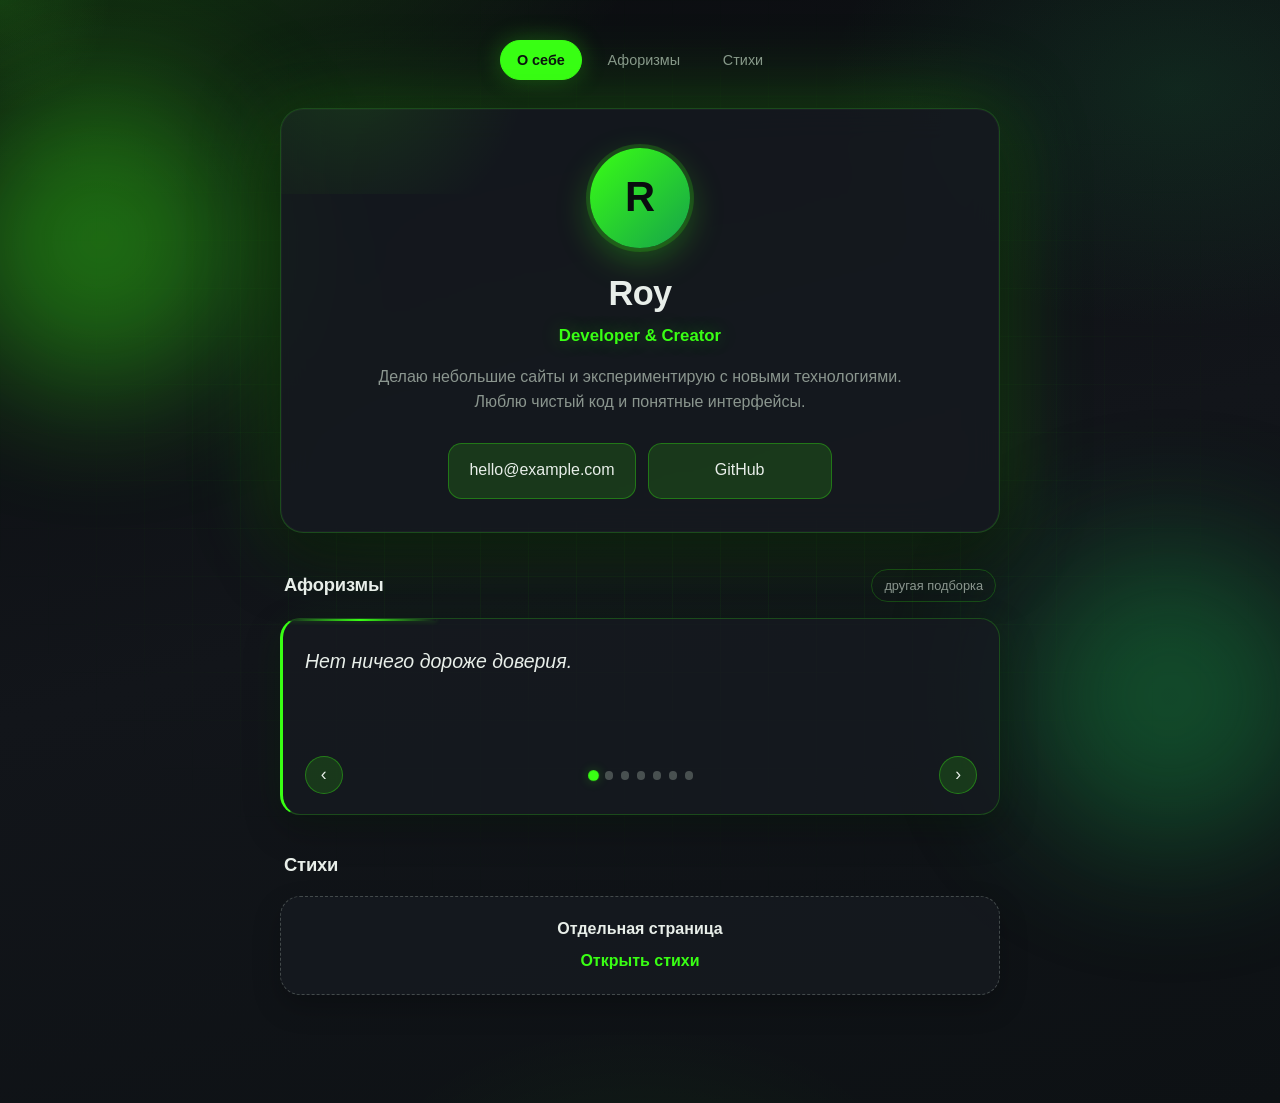
==== commit 0ec6c480: "Update title and description in index.html" ====
--- a/index.html
+++ b/index.html
@@ -3,10 +3,10 @@
 <head>
   <meta charset="UTF-8">
   <meta name="viewport" content="width=device-width, initial-scale=1.0">
-  <title>Moto — Roy · motomov.ru</title>
-  <meta name="description" content="Личная площадка Roy: разработчик и создатель. Афоризмы и стихи.">
+  <title>Moto · motomov.ru</title>
+  <meta name="description" content="Личная площадка Moto: разработчик и создатель. Афоризмы и стихи.">
   <meta name="theme-color" content="#0a0c0f">
-  <meta property="og:title" content="Moto — Roy">
+  <meta property="og:title" content="Moto">
   <meta property="og:description" content="Developer & Creator. Чистый код, короткие мысли, стихи.">
   <meta property="og:type" content="website">
   <meta property="og:url" content="https://www.motomov.ru/">
@@ -56,7 +56,6 @@
           <button type="button" class="carousel-btn" data-carousel-next aria-label="Следующий">›</button>
         </div>
       </div>
-      <p class="hint"><span data-quote-count>…</span> в базе · F5 — новая семёрка</p>
     </section>
 
     <section id="poems-preview" aria-labelledby="poems-preview-title">
@@ -70,7 +69,7 @@
     </section>
 
     <footer class="site">
-      <p>motomov.ru · <a href="https://github.com/jagorun/roy-business-card">исходники</a></p>
+      
     </footer>
   </div>
 
--- a/styles.css
+++ b/styles.css
@@ -9,7 +9,6 @@
   --text: #e8eee9;
   --muted: #8b968f;
   --line: rgba(57, 255, 20, 0.22);
-  --danger-soft: rgba(57, 255, 20, 0.08);
   --radius: 1.25rem;
   --font: -apple-system, BlinkMacSystemFont, "Segoe UI", Roboto, "Helvetica Neue", Arial, sans-serif;
 }
@@ -31,6 +30,24 @@
   overflow-x: hidden;
 }
 
+.bg-grid {
+  position: fixed;
+  inset: 0;
+  z-index: 0;
+  pointer-events: none;
+  background-image:
+    linear-gradient(rgba(57, 255, 20, 0.04) 1px, transparent 1px),
+    linear-gradient(90deg, rgba(57, 255, 20, 0.04) 1px, transparent 1px);
+  background-size: 48px 48px;
+  mask-image: radial-gradient(ellipse at center, black 30%, transparent 75%);
+  -webkit-mask-image: radial-gradient(ellipse at center, black 30%, transparent 75%);
+  animation: gridDrift 30s linear infinite;
+}
+@keyframes gridDrift {
+  from { background-position: 0 0, 0 0; }
+  to { background-position: 48px 48px, 48px 48px; }
+}
+
 .bg-orb {
   position: fixed;
   width: 300px;
@@ -50,6 +67,17 @@
   to { transform: translate(28px, -20px) scale(1.1); }
 }
 
+.cursor-glow {
+  position: fixed;
+  top: 0; left: 0;
+  width: 240px; height: 240px;
+  border-radius: 50%;
+  pointer-events: none;
+  z-index: 0;
+  background: radial-gradient(circle, rgba(57, 255, 20, 0.12), transparent 65%);
+  mix-blend-mode: screen;
+}
+
 .wrap {
   position: relative;
   z-index: 1;
@@ -74,7 +102,7 @@
   padding: 0.5rem 1rem;
   border-radius: 999px;
   border: 1px solid transparent;
-  transition: color 0.2s, border-color 0.2s, background 0.2s, box-shadow 0.2s;
+  transition: color 0.2s, border-color 0.2s, background 0.2s, box-shadow 0.2s, transform 0.2s;
 }
 .nav a:hover,
 .nav a:focus-visible {
@@ -83,6 +111,7 @@
   background: var(--accent-soft);
   outline: none;
   box-shadow: 0 0 18px rgba(57, 255, 20, 0.12);
+  transform: translateY(-1px);
 }
 .nav a.active {
   color: #0a0c0f;
@@ -106,6 +135,22 @@
     0 0 90px var(--glow);
   opacity: 0;
   animation: rise 0.75s ease 0.12s forwards;
+  position: relative;
+  overflow: hidden;
+}
+.hero::before {
+  content: "";
+  position: absolute;
+  inset: -40% auto auto -20%;
+  width: 60%;
+  height: 60%;
+  background: radial-gradient(circle, rgba(57, 255, 20, 0.12), transparent 70%);
+  animation: heroShine 8s ease-in-out infinite alternate;
+  pointer-events: none;
+}
+@keyframes heroShine {
+  from { transform: translate(0, 0); opacity: 0.5; }
+  to { transform: translate(30%, 20%); opacity: 1; }
 }
 
 .avatar {
@@ -121,6 +166,8 @@
   background: linear-gradient(135deg, #39ff14, #16a34a);
   box-shadow: 0 0 0 4px rgba(57, 255, 20, 0.18), 0 12px 34px rgba(57, 255, 20, 0.28);
   animation: pulse 4.5s ease-in-out infinite;
+  position: relative;
+  z-index: 1;
 }
 
 @keyframes pulse {
@@ -132,6 +179,8 @@
   font-size: clamp(1.75rem, 4vw, 2.15rem);
   letter-spacing: -0.02em;
   margin-bottom: 0.2rem;
+  position: relative;
+  z-index: 1;
 }
 
 .role {
@@ -140,12 +189,16 @@
   margin-bottom: 1rem;
   font-size: 1.05rem;
   text-shadow: 0 0 18px rgba(57, 255, 20, 0.35);
+  position: relative;
+  z-index: 1;
 }
 
 .bio {
   color: var(--muted);
   max-width: 34rem;
   margin: 0 auto 1.75rem;
+  position: relative;
+  z-index: 1;
 }
 
 .contacts {
@@ -154,6 +207,8 @@
   gap: 0.75rem;
   max-width: 22rem;
   margin: 0 auto;
+  position: relative;
+  z-index: 1;
 }
 .contacts a {
   display: block;
@@ -186,7 +241,7 @@
 
 .section-head {
   display: flex;
-  align-items: baseline;
+  align-items: center;
   justify-content: space-between;
   gap: 1rem;
   margin-bottom: 1rem;
@@ -197,9 +252,30 @@
   font-weight: 650;
   letter-spacing: -0.01em;
 }
-.section-head span { color: var(--muted); font-size: 0.85rem; }
-
-/* Aphorism carousel */
+
+.ghost-btn {
+  appearance: none;
+  border: 1px solid var(--line);
+  background: transparent;
+  color: var(--muted);
+  font: inherit;
+  font-size: 0.8rem;
+  padding: 0.35rem 0.75rem;
+  border-radius: 999px;
+  cursor: pointer;
+  transition: color 0.2s, border-color 0.2s, background 0.2s, box-shadow 0.2s;
+}
+.ghost-btn:hover {
+  color: var(--accent);
+  border-color: rgba(57, 255, 20, 0.45);
+  background: var(--accent-soft);
+  box-shadow: 0 0 16px rgba(57, 255, 20, 0.12);
+}
+.ghost-btn:focus-visible {
+  outline: 2px solid var(--accent);
+  outline-offset: 2px;
+}
+
 .carousel {
   position: relative;
   background: var(--card);
@@ -210,10 +286,57 @@
   border-left: 3px solid var(--accent);
   padding: 1.6rem 1.35rem 1.25rem;
   box-shadow: 0 14px 36px rgba(0, 0, 0, 0.28), 0 0 40px rgba(57, 255, 20, 0.06);
-  min-height: 10.5rem;
+  min-height: 11rem;
   overflow: hidden;
-}
-.carousel-track { position: relative; min-height: 5.5rem; }
+  transition: box-shadow 0.35s ease, border-color 0.35s ease;
+}
+.carousel.flash {
+  box-shadow: 0 14px 36px rgba(0, 0, 0, 0.28), 0 0 55px rgba(57, 255, 20, 0.22);
+  border-color: rgba(57, 255, 20, 0.45);
+}
+.carousel.reshuffled {
+  animation: reshufflePop 0.65s ease;
+}
+@keyframes reshufflePop {
+  0% { transform: scale(0.98); }
+  40% { transform: scale(1.015); }
+  100% { transform: scale(1); }
+}
+
+.progress {
+  position: absolute;
+  left: 0; top: 0;
+  height: 2px;
+  width: 100%;
+  transform-origin: left center;
+  transform: scaleX(0);
+  background: linear-gradient(90deg, transparent, var(--accent), transparent);
+  box-shadow: 0 0 12px var(--glow);
+  pointer-events: none;
+}
+
+.spark-layer {
+  position: absolute;
+  inset: 0;
+  pointer-events: none;
+  overflow: hidden;
+}
+.spark {
+  position: absolute;
+  width: 5px;
+  height: 5px;
+  border-radius: 50%;
+  background: var(--accent);
+  box-shadow: 0 0 10px var(--accent);
+  animation: sparkFly 0.85s ease-out forwards;
+  opacity: 0.9;
+}
+@keyframes sparkFly {
+  from { transform: translate(0, 0) scale(1); opacity: 0.95; }
+  to { transform: translate(var(--dx), var(--dy)) scale(0); opacity: 0; }
+}
+
+.carousel-track { position: relative; min-height: 5.8rem; }
 .carousel-item {
   display: none;
   opacity: 0;
@@ -221,7 +344,7 @@
 }
 .carousel-item.is-active {
   display: block;
-  animation: quoteIn 0.55s ease forwards;
+  animation: quoteIn 0.6s cubic-bezier(0.22, 1, 0.36, 1) forwards;
 }
 .carousel-item.is-leaving {
   display: block;
@@ -231,24 +354,20 @@
   animation: quoteOut 0.4s ease forwards;
 }
 @keyframes quoteIn {
-  from { opacity: 0; transform: translateY(12px); filter: blur(2px); }
-  to { opacity: 1; transform: translateY(0); filter: blur(0); }
+  from { opacity: 0; transform: translateY(16px) scale(0.98); filter: blur(3px); }
+  to { opacity: 1; transform: translateY(0) scale(1); filter: blur(0); }
 }
 @keyframes quoteOut {
   from { opacity: 1; transform: translateY(0); }
-  to { opacity: 0; transform: translateY(-10px); }
+  to { opacity: 0; transform: translateY(-12px); }
 }
 .carousel blockquote p {
-  font-size: clamp(1.05rem, 2.6vw, 1.2rem);
+  font-size: clamp(1.05rem, 2.6vw, 1.22rem);
   font-style: italic;
   line-height: 1.65;
-}
-.carousel blockquote footer {
-  margin-top: 0.85rem;
-  color: var(--muted);
-  font-size: 0.78rem;
-  font-style: normal;
-}
+  text-wrap: pretty;
+}
+
 .carousel-controls {
   display: flex;
   align-items: center;
@@ -300,6 +419,13 @@
   box-shadow: 0 0 10px var(--glow);
 }
 
+.hint {
+  margin-top: 0.75rem;
+  padding: 0 0.25rem;
+  color: var(--muted);
+  font-size: 0.78rem;
+}
+
 .teaser, .poem-card {
   padding: 1.25rem 1.35rem;
   border-radius: var(--radius);
@@ -314,12 +440,14 @@
   border-color: rgba(139, 150, 143, 0.4);
   text-align: center;
   color: var(--muted);
+  display: flex;
+  flex-direction: column;
+  gap: 0.45rem;
+  align-items: center;
 }
 .teaser strong {
-  display: block;
   color: var(--text);
   font-weight: 600;
-  margin-bottom: 0.35rem;
 }
 .teaser a {
   color: var(--accent);
@@ -394,7 +522,8 @@
     transition: none !important;
   }
   .nav, .hero, section, footer.site, #poems-preview, .page-block { opacity: 1; }
-  .carousel-item.is-active { opacity: 1; transform: none; }
+  .carousel-item.is-active { opacity: 1; transform: none; filter: none; }
+  .bg-grid, .cursor-glow { display: none; }
 }
 
 @media (min-width: 640px) {
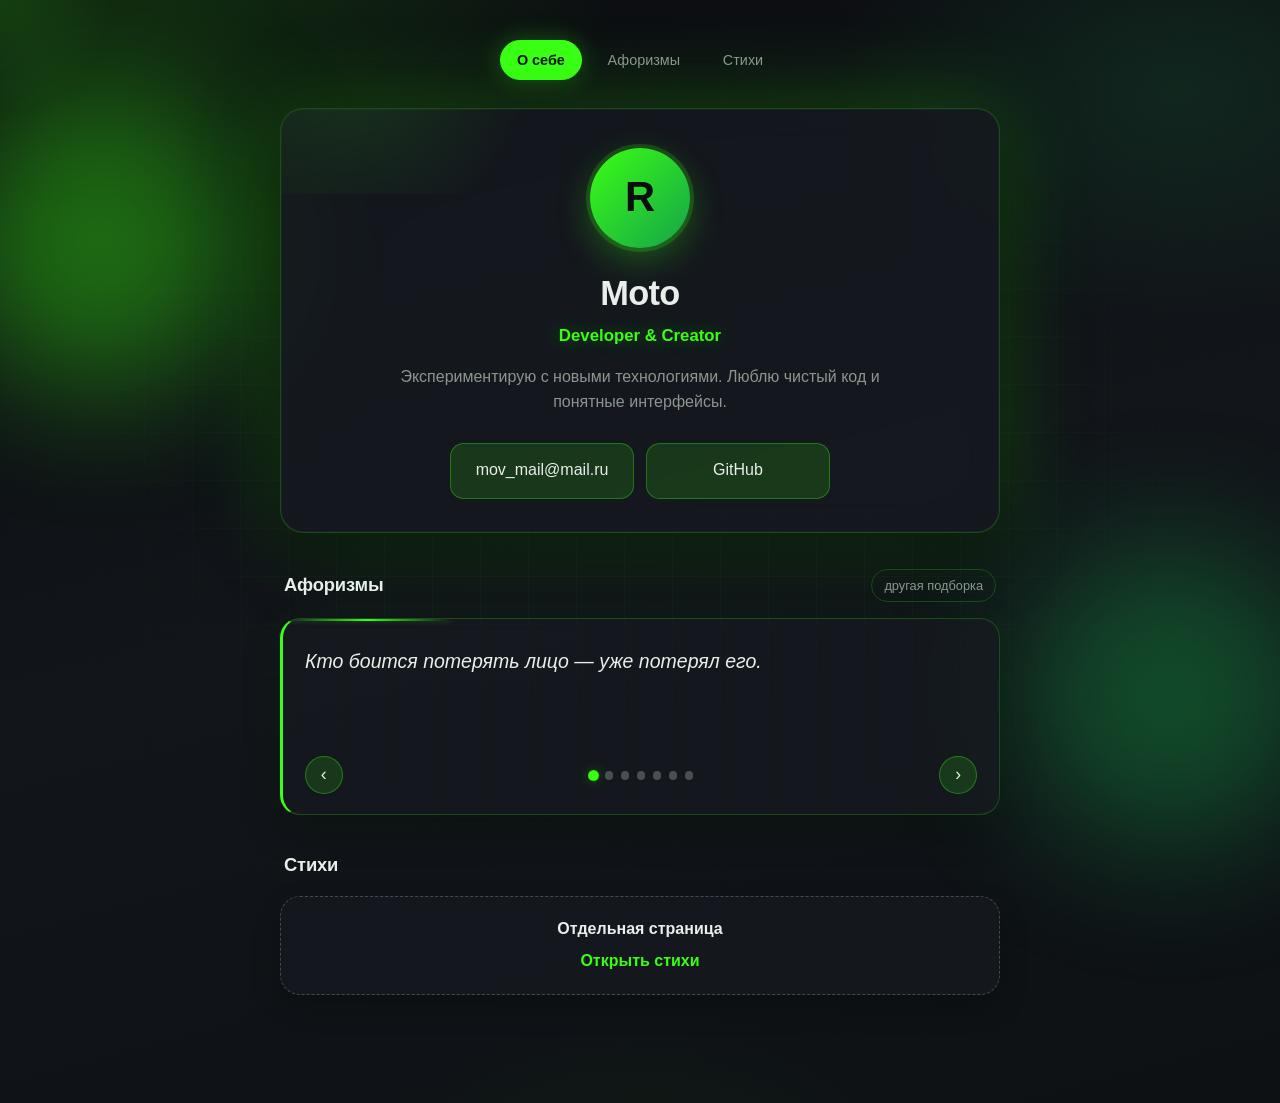
==== commit 51095a82: "Update header content in index.html" ====
--- a/index.html
+++ b/index.html
@@ -27,11 +27,11 @@
 
     <header class="hero" id="about">
       <div class="avatar" aria-hidden="true">R</div>
-      <h1>Roy</h1>
+      <h1>Moto</h1>
       <p class="role">Developer &amp; Creator</p>
-      <p class="bio">Делаю небольшие сайты и экспериментирую с новыми технологиями. Люблю чистый код и понятные интерфейсы.</p>
+      <p class="bio">Экспериментирую с новыми технологиями. Люблю чистый код и понятные интерфейсы.</p>
       <div class="contacts">
-        <a href="mailto:hello@example.com">hello@example.com</a>
+        <a href="mailto: mov_mail@mail.ru">mov_mail@mail.ru</a>
         <a href="https://github.com/jagorun" target="_blank" rel="noopener noreferrer">GitHub</a>
       </div>
     </header>
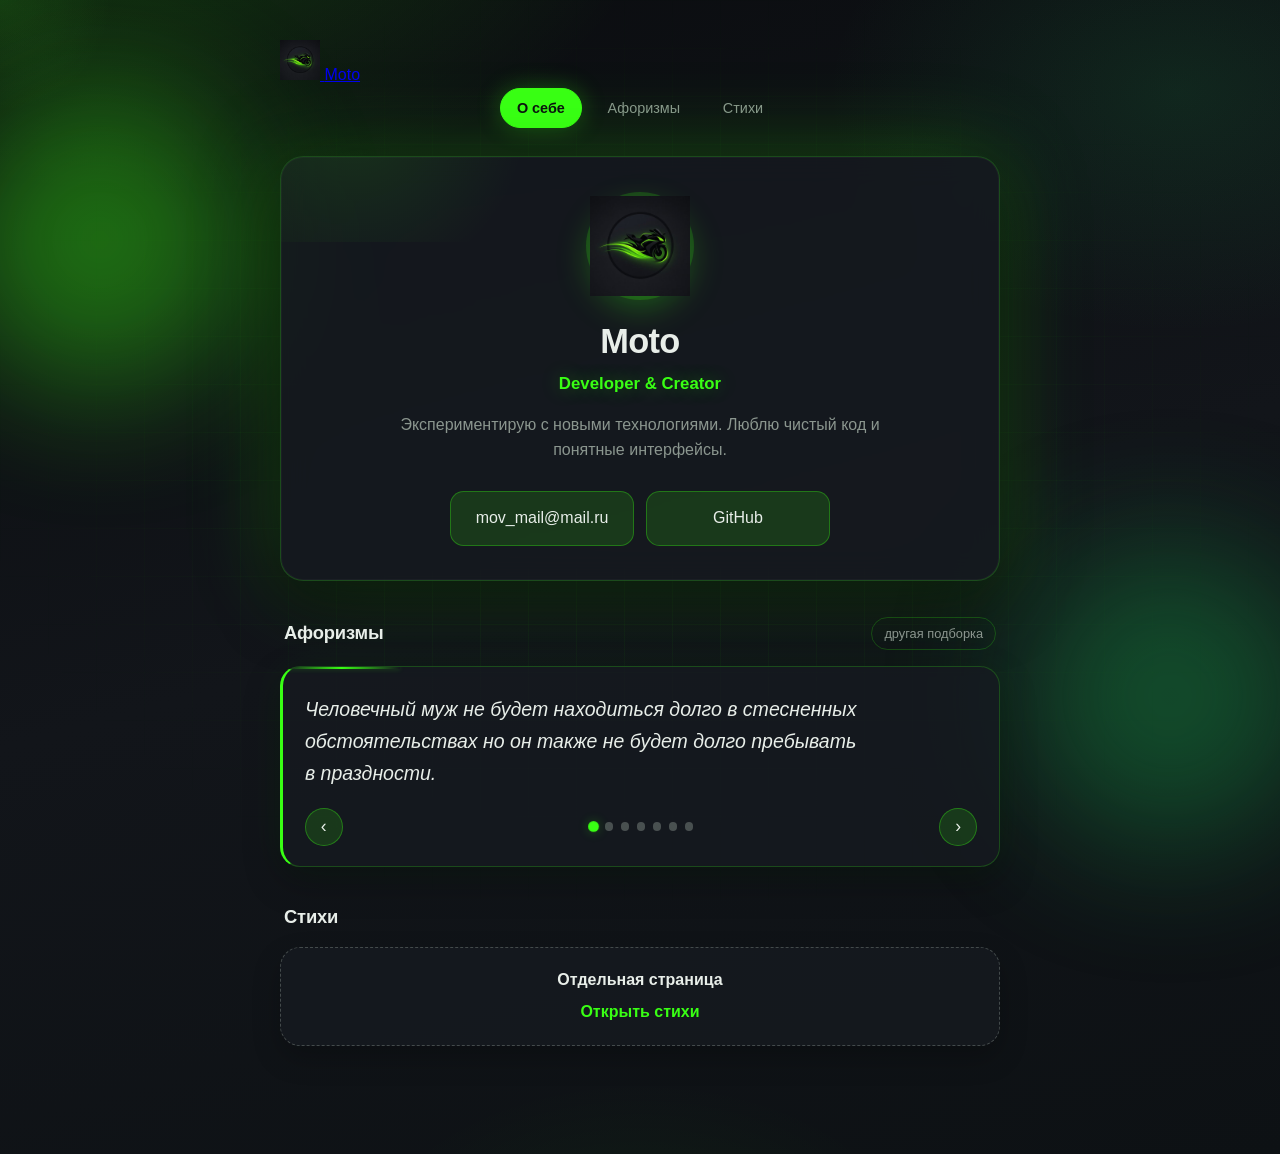
==== commit e344dd3b: "feat: logo in header and hero" ====
--- a/index.html
+++ b/index.html
@@ -6,6 +6,8 @@
   <title>Moto · motomov.ru</title>
   <meta name="description" content="Личная площадка Moto: разработчик и создатель. Афоризмы и стихи.">
   <meta name="theme-color" content="#0a0c0f">
+  <link rel="icon" href="favicon.png" type="image/png">
+  <link rel="apple-touch-icon" href="apple-touch-icon.png">
   <meta property="og:title" content="Moto">
   <meta property="og:description" content="Developer & Creator. Чистый код, короткие мысли, стихи.">
   <meta property="og:type" content="website">
@@ -19,14 +21,20 @@
   <div class="bg-orb b" aria-hidden="true"></div>
 
   <div class="wrap">
-    <nav class="nav" aria-label="Разделы">
-      <a class="active" href="index.html" aria-current="page">О себе</a>
-      <a href="index.html#aphorisms">Афоризмы</a>
-      <a href="poems.html">Стихи</a>
-    </nav>
+    <header class="site-header">
+      <a class="brand" href="index.html" aria-label="Moto — на главную">
+        <img class="brand-logo" src="logo.jpg" width="40" height="40" alt="Moto">
+        <span class="brand-name">Moto</span>
+      </a>
+      <nav class="nav" aria-label="Разделы">
+        <a class="active" href="index.html" aria-current="page">О себе</a>
+        <a href="index.html#aphorisms">Афоризмы</a>
+        <a href="poems.html">Стихи</a>
+      </nav>
+    </header>
 
     <header class="hero" id="about">
-      <div class="avatar" aria-hidden="true">R</div>
+      <div class="avatar"><img src="logo.jpg" width="100" height="100" alt="Логотип Moto"></div>
       <h1>Moto</h1>
       <p class="role">Developer &amp; Creator</p>
       <p class="bio">Экспериментирую с новыми технологиями. Люблю чистый код и понятные интерфейсы.</p>
